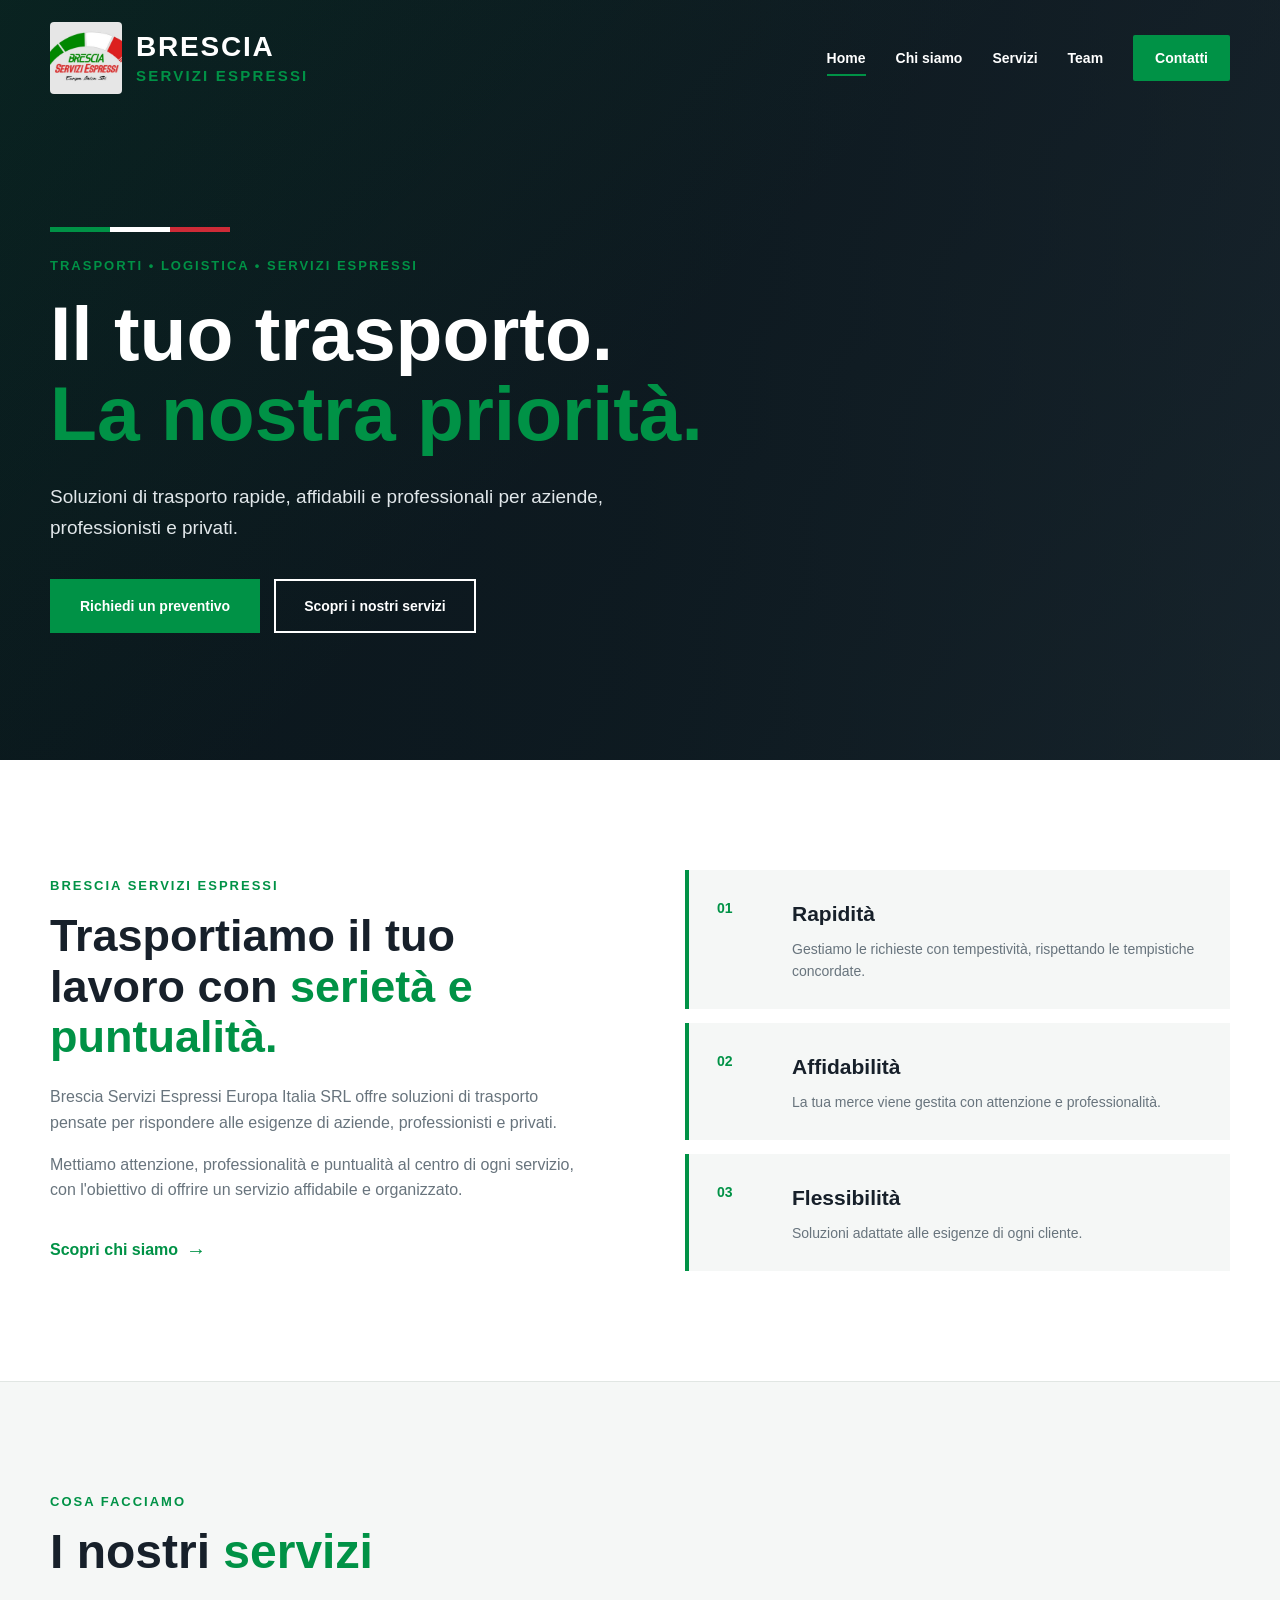
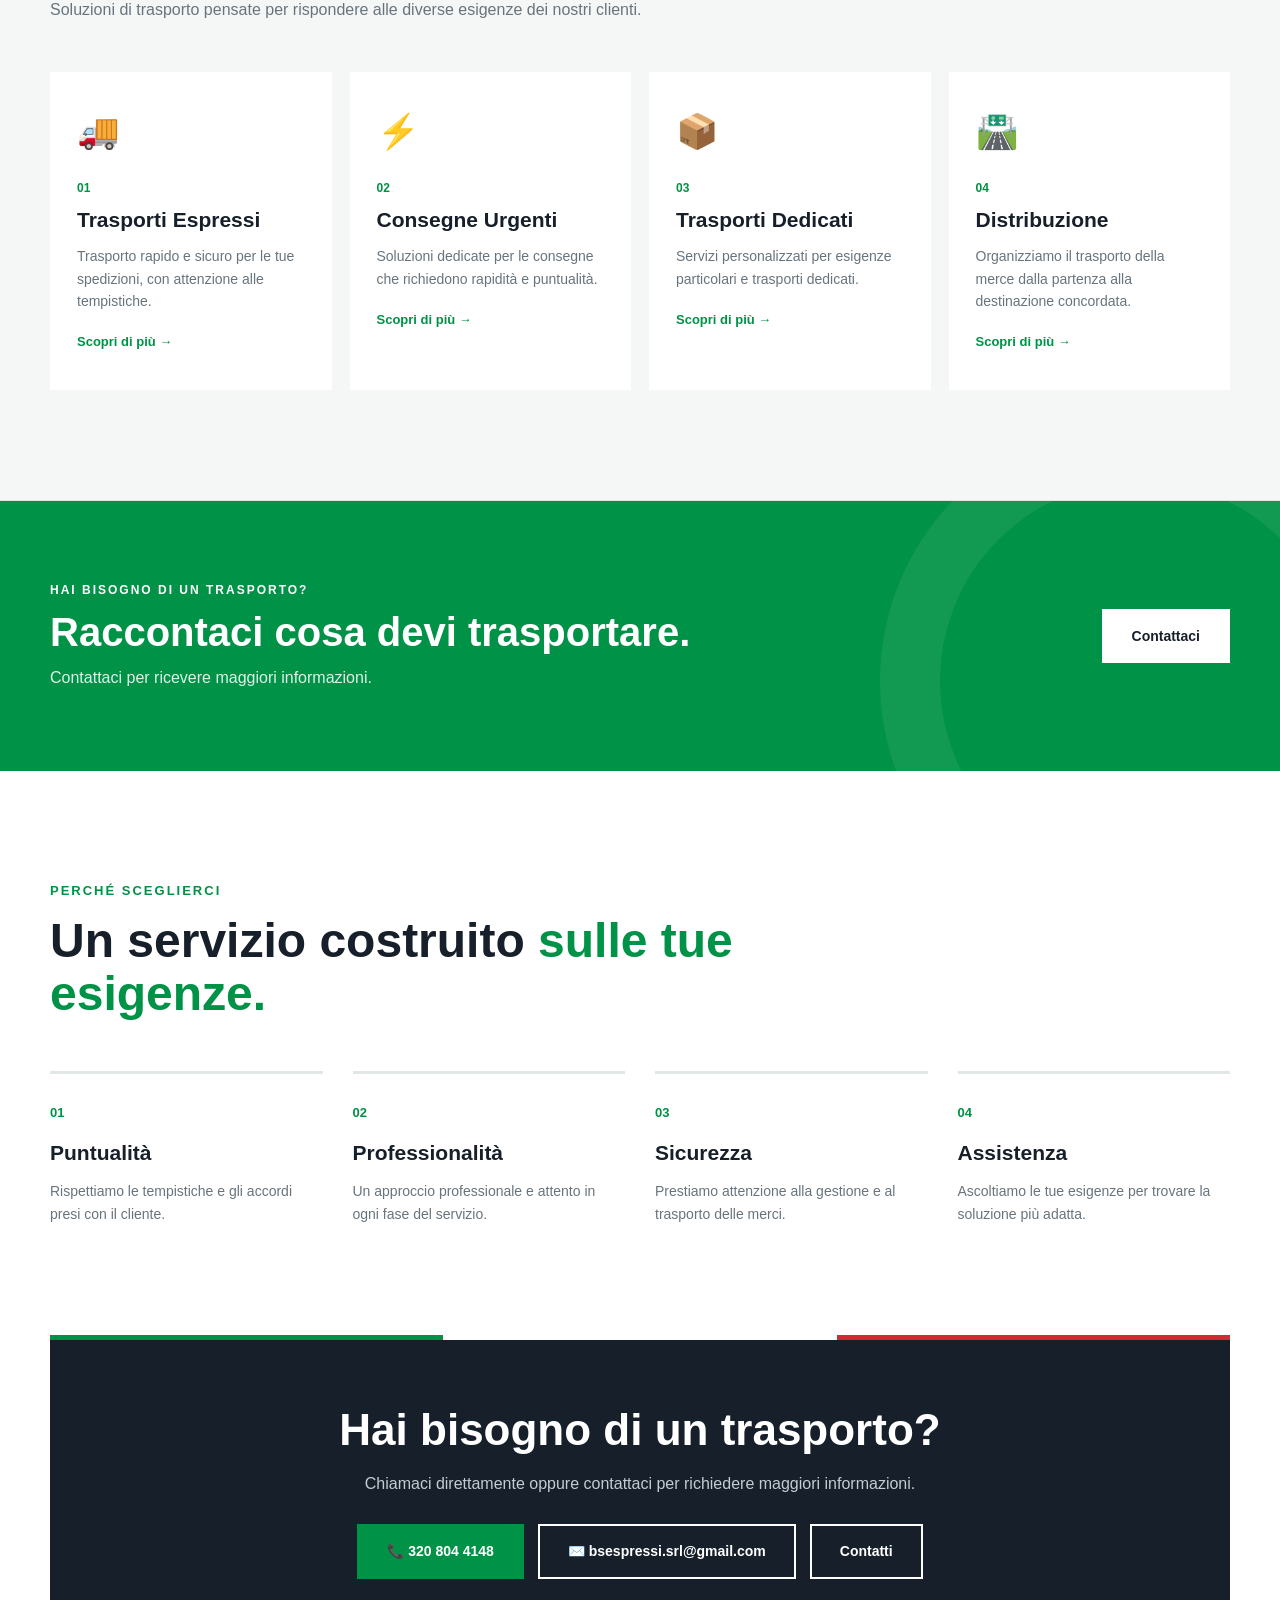
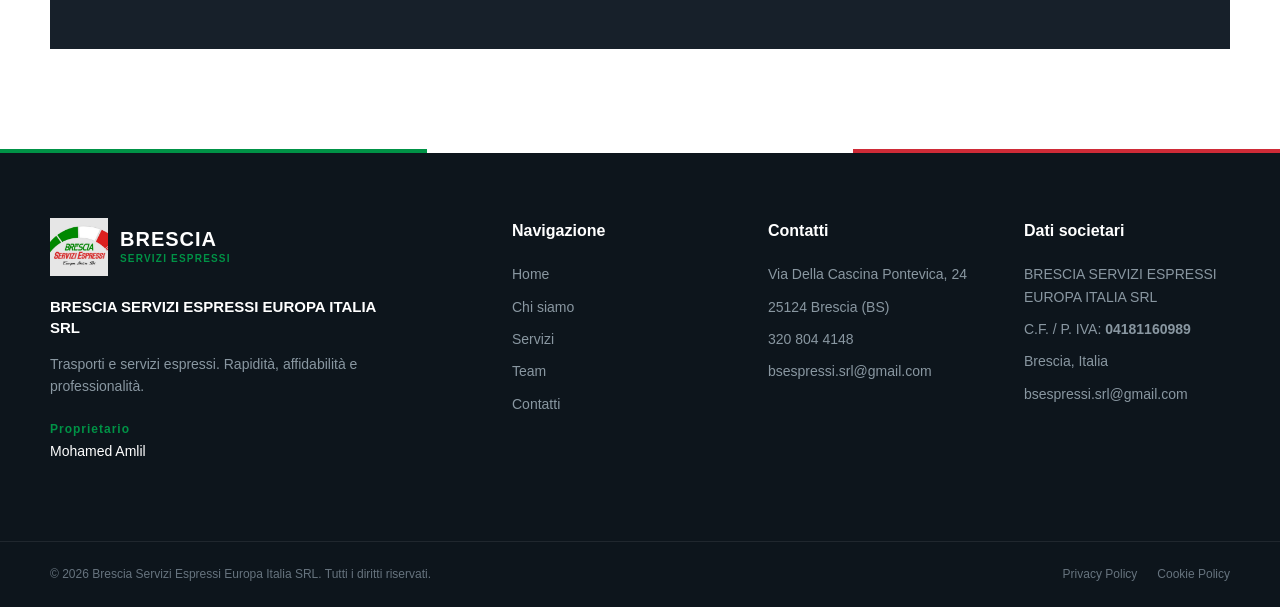
==== index.html @ 60a85c9d "Add files via upload" ====
<!DOCTYPE html>
<html lang="it">

<head>

    <meta charset="UTF-8">

    <meta name="viewport"
          content="width=device-width, initial-scale=1.0">

    <meta name="description"
          content="Brescia Servizi Espressi Europa Italia SRL - Trasporti, servizi espressi e consegne.">

    <meta name="theme-color"
          content="#009246">

    <title>
        Brescia Servizi Espressi | Trasporti e Servizi Espressi
    </title>

    <link rel="stylesheet"
          href="style.css">

</head>


<body>


<!-- =====================================================
     HEADER
===================================================== -->

<header class="header">

    <div class="container header-content">


        <!-- LOGO E NOME -->

        <a href="index.html"
           class="brand">

            <img src="logo brecia servizi espressi.jpg"
                 alt="Brescia Servizi Espressi"
                 class="brand-logo">


            <div class="brand-name">

                <span>BRESCIA</span>

                <strong>
                    SERVIZI ESPRESSI
                </strong>

            </div>

        </a>


        <!-- MENU MOBILE -->

        <button class="menu-toggle"
                id="menuToggle"
                aria-label="Apri il menu"
                aria-expanded="false">

            <span></span>
            <span></span>
            <span></span>

        </button>


        <!-- NAVIGAZIONE -->

        <nav class="navbar"
             id="navbar">

            <a href="index.html"
               class="active">
                Home
            </a>

            <a href="chi-siamo.html">
                Chi siamo
            </a>

            <a href="servizi.html">
                Servizi
            </a>

            <a href="Team.html">
                Team
            </a>

            <a href="contatti.html"
               class="contact-link">
                Contatti
            </a>

        </nav>

    </div>

</header>



<!-- =====================================================
     CONTENUTO
===================================================== -->

<main>


<!-- =====================================================
     HERO
===================================================== -->

<section class="hero">

    <div class="hero-background"></div>


    <div class="container hero-content">


        <div class="hero-text">


            <div class="tricolor-line">

                <span></span>
                <span></span>
                <span></span>

            </div>


            <p class="hero-label">
                TRASPORTI • LOGISTICA • SERVIZI ESPRESSI
            </p>


            <h1>

                Il tuo trasporto.
                <br>

                <span>
                    La nostra priorità.
                </span>

            </h1>


            <p class="hero-description">

                Soluzioni di trasporto rapide,
                affidabili e professionali
                per aziende, professionisti
                e privati.

            </p>


            <div class="hero-buttons">

                <a href="contatti.html"
                   class="btn btn-green">

                    Richiedi un preventivo

                </a>


                <a href="servizi.html"
                   class="btn btn-outline">

                    Scopri i nostri servizi

                </a>

            </div>

        </div>

    </div>

</section>



<!-- =====================================================
     PRESENTAZIONE
===================================================== -->

<section class="section introduction">

    <div class="container intro-grid">


        <div class="intro-text">


            <p class="section-label">
                BRESCIA SERVIZI ESPRESSI
            </p>


            <h2>

                Trasportiamo il tuo lavoro
                con <span>serietà e puntualità.</span>

            </h2>


            <p>

                Brescia Servizi Espressi Europa Italia SRL
                offre soluzioni di trasporto pensate
                per rispondere alle esigenze di aziende,
                professionisti e privati.

            </p>


            <p>

                Mettiamo attenzione, professionalità
                e puntualità al centro di ogni servizio,
                con l'obiettivo di offrire un servizio
                affidabile e organizzato.

            </p>


            <a href="chi-siamo.html"
               class="read-more">

                Scopri chi siamo

                <span>→</span>

            </a>

        </div>



        <div class="intro-features">


            <div class="feature-card">

                <div class="feature-number">
                    01
                </div>

                <div>

                    <h3>
                        Rapidità
                    </h3>

                    <p>

                        Gestiamo le richieste
                        con tempestività,
                        rispettando le tempistiche
                        concordate.

                    </p>

                </div>

            </div>



            <div class="feature-card">

                <div class="feature-number">
                    02
                </div>

                <div>

                    <h3>
                        Affidabilità
                    </h3>

                    <p>

                        La tua merce viene gestita
                        con attenzione e
                        professionalità.

                    </p>

                </div>

            </div>



            <div class="feature-card">

                <div class="feature-number">
                    03
                </div>

                <div>

                    <h3>
                        Flessibilità
                    </h3>

                    <p>

                        Soluzioni adattate
                        alle esigenze di
                        ogni cliente.

                    </p>

                </div>

            </div>

        </div>

    </div>

</section>



<!-- =====================================================
     SERVIZI
===================================================== -->

<section class="section services">

    <div class="container">


        <div class="section-heading">

            <p class="section-label">
                COSA FACCIAMO
            </p>


            <h2>

                I nostri
                <span>servizi</span>

            </h2>


            <p>

                Soluzioni di trasporto pensate
                per rispondere alle diverse
                esigenze dei nostri clienti.

            </p>

        </div>



        <div class="services-grid">


            <article class="service-card">

                <div class="service-icon">
                    🚚
                </div>

                <div class="service-number">
                    01
                </div>

                <h3>
                    Trasporti Espressi
                </h3>

                <p>

                    Trasporto rapido e sicuro
                    per le tue spedizioni,
                    con attenzione alle
                    tempistiche.

                </p>

                <a href="servizi.html">
                    Scopri di più →
                </a>

            </article>



            <article class="service-card">

                <div class="service-icon">
                    ⚡
                </div>

                <div class="service-number">
                    02
                </div>

                <h3>
                    Consegne Urgenti
                </h3>

                <p>

                    Soluzioni dedicate per
                    le consegne che richiedono
                    rapidità e puntualità.

                </p>

                <a href="servizi.html">
                    Scopri di più →
                </a>

            </article>



            <article class="service-card">

                <div class="service-icon">
                    📦
                </div>

                <div class="service-number">
                    03
                </div>

                <h3>
                    Trasporti Dedicati
                </h3>

                <p>

                    Servizi personalizzati
                    per esigenze particolari
                    e trasporti dedicati.

                </p>

                <a href="servizi.html">
                    Scopri di più →
                </a>

            </article>



            <article class="service-card">

                <div class="service-icon">
                    🛣️
                </div>

                <div class="service-number">
                    04
                </div>

                <h3>
                    Distribuzione
                </h3>

                <p>

                    Organizziamo il trasporto
                    della merce dalla partenza
                    alla destinazione concordata.

                </p>

                <a href="servizi.html">
                    Scopri di più →
                </a>

            </article>

        </div>

    </div>

</section>



<!-- =====================================================
     CTA
===================================================== -->

<section class="cta">

    <div class="container cta-content">


        <div>

            <p class="cta-label">
                HAI BISOGNO DI UN TRASPORTO?
            </p>


            <h2>
                Raccontaci cosa devi trasportare.
            </h2>


            <p>

                Contattaci per ricevere
                maggiori informazioni.

            </p>

        </div>


        <a href="contatti.html"
           class="btn btn-white">

            Contattaci

        </a>

    </div>

</section>



<!-- =====================================================
     PERCHÉ SCEGLIERCI
===================================================== -->

<section class="section why-us">

    <div class="container">


        <div class="section-heading">

            <p class="section-label">
                PERCHÉ SCEGLIERCI
            </p>


            <h2>

                Un servizio costruito
                <span>sulle tue esigenze.</span>

            </h2>

        </div>



        <div class="why-grid">


            <div class="why-card">

                <span>
                    01
                </span>

                <h3>
                    Puntualità
                </h3>

                <p>

                    Rispettiamo le tempistiche
                    e gli accordi presi con
                    il cliente.

                </p>

            </div>



            <div class="why-card">

                <span>
                    02
                </span>

                <h3>
                    Professionalità
                </h3>

                <p>

                    Un approccio professionale
                    e attento in ogni fase
                    del servizio.

                </p>

            </div>



            <div class="why-card">

                <span>
                    03
                </span>

                <h3>
                    Sicurezza
                </h3>

                <p>

                    Prestiamo attenzione alla
                    gestione e al trasporto
                    delle merci.

                </p>

            </div>



            <div class="why-card">

                <span>
                    04
                </span>

                <h3>
                    Assistenza
                </h3>

                <p>

                    Ascoltiamo le tue esigenze
                    per trovare la soluzione
                    più adatta.

                </p>

            </div>

        </div>

    </div>

</section>



<!-- =====================================================
     CONTATTO RAPIDO
===================================================== -->

<section class="contact-section">

    <div class="container">


        <div class="contact-inner">


            <div class="tricolor-top">

                <span></span>
                <span></span>
                <span></span>

            </div>


            <h2>
                Hai bisogno di un trasporto?
            </h2>


            <p>

                Chiamaci direttamente oppure
                contattaci per richiedere
                maggiori informazioni.

            </p>


            <div class="contact-buttons">


                <a href="tel:+393208044148"
                   class="btn btn-green">

                    📞 320 804 4148

                </a>


                <a href="mailto:bsespressi.srl@gmail.com"
                   class="btn btn-outline">

                    ✉️ bsespressi.srl@gmail.com

                </a>


                <a href="contatti.html"
                   class="btn btn-outline">

                    Contatti

                </a>

            </div>

        </div>

    </div>

</section>


</main>



<!-- =====================================================
     FOOTER
===================================================== -->

<footer class="footer">


    <div class="container footer-grid">


        <!-- AZIENDA -->

        <div class="footer-company">


            <a href="index.html"
               class="footer-brand">

                <img src="logo brecia servizi espressi.jpg"
                     alt="Brescia Servizi Espressi">


                <div>

                    <span>
                        BRESCIA
                    </span>

                    <strong>
                        SERVIZI ESPRESSI
                    </strong>

                </div>

            </a>


            <h3 class="company-full-name">

                BRESCIA SERVIZI ESPRESSI
                EUROPA ITALIA SRL

            </h3>


            <p>

                Trasporti e servizi espressi.
                Rapidità, affidabilità
                e professionalità.

            </p>


            <p class="owner">

                <strong>
                    Proprietario
                </strong>

                <br>

                Mohamed Amlil

            </p>

        </div>



        <!-- NAVIGAZIONE -->

        <div class="footer-column">

            <h3>
                Navigazione
            </h3>


            <a href="index.html">
                Home
            </a>


            <a href="chi-siamo.html">
                Chi siamo
            </a>


            <a href="servizi.html">
                Servizi
            </a>


            <a href="Team.html">
                Team
            </a>


            <a href="contatti.html">
                Contatti
            </a>

        </div>



        <!-- CONTATTI -->

        <div class="footer-column">

            <h3>
                Contatti
            </h3>


            <p>
                Via Della Cascina Pontevica, 24
            </p>


            <p>
                25124 Brescia (BS)
            </p>


            <a href="tel:+393208044148">

                320 804 4148

            </a>


            <a href="mailto:bsespressi.srl@gmail.com">

                bsespressi.srl@gmail.com

            </a>

        </div>



        <!-- DATI SOCIETARI -->

        <div class="footer-column">

            <h3>
                Dati societari
            </h3>


            <p>

                BRESCIA SERVIZI ESPRESSI
                EUROPA ITALIA SRL

            </p>


            <p>

                C.F. / P. IVA:
                <strong>
                    04181160989
                </strong>

            </p>


            <p>
                Brescia, Italia
            </p>


            <a href="mailto:bsespressi.srl@gmail.com">

                bsespressi.srl@gmail.com

            </a>

        </div>

    </div>



    <!-- FOOTER BOTTOM -->

    <div class="footer-bottom">

        <div class="container footer-bottom-content">


            <p>

                © 2026 Brescia Servizi Espressi
                Europa Italia SRL.
                Tutti i diritti riservati.

            </p>


            <div>

                <a href="#">
                    Privacy Policy
                </a>


                <a href="#">
                    Cookie Policy
                </a>

            </div>

        </div>

    </div>

</footer>



<!-- =====================================================
     MENU MOBILE
===================================================== -->

<script>

    const menuToggle =
        document.getElementById("menuToggle");

    const navbar =
        document.getElementById("navbar");


    menuToggle.addEventListener(
        "click",
        function () {

            navbar.classList.toggle("open");


            const isOpen =
                navbar.classList.contains("open");


            menuToggle.setAttribute(
                "aria-expanded",
                isOpen
            );

        }
    );


    const menuLinks =
        document.querySelectorAll(".navbar a");


    menuLinks.forEach(
        function (link) {

            link.addEventListener(
                "click",
                function () {

                    navbar.classList.remove("open");

                    menuToggle.setAttribute(
                        "aria-expanded",
                        "false"
                    );

                }
            );

        }
    );

</script>


</body>

</html>
---- style.css ----
/* =====================================================
   BRESCIA SERVIZI ESPRESSI
   STYLE.CSS
===================================================== */


/* =====================================================
   COLORI
===================================================== */

:root {

    --verde: #009246;

    --verde-scuro: #007A3A;

    --rosso: #CE2B37;

    --bianco: #FFFFFF;

    --nero: #101820;

    --antracite: #17202A;

    --grigio: #68747D;

    --grigio-chiaro: #F5F7F6;

    --bordo: #E1E6E3;

}


/* =====================================================
   RESET
===================================================== */

* {

    box-sizing: border-box;

}


html {

    margin: 0;

    padding: 0;

    scroll-behavior: smooth;

    overflow-x: hidden;

}


body {

    margin: 0;

    padding: 0;

    min-width: 320px;

    font-family:
        Arial,
        Helvetica,
        sans-serif;

    color: var(--antracite);

    background: var(--bianco);

    line-height: 1.6;

    overflow-x: hidden;

}


img {

    display: block;

    max-width: 100%;

    height: auto;

}


a {

    color: inherit;

    text-decoration: none;

}


button {

    font-family: inherit;

    cursor: pointer;

}


/* =====================================================
   CONTENITORE
===================================================== */

.container {

    width:
        min(
            1180px,
            calc(100% - 40px)
        );

    margin-left: auto;

    margin-right: auto;

}


/* =====================================================
   HEADER
===================================================== */

.header {

    position: absolute;

    top: 0;

    left: 0;

    z-index: 1000;

    width: 100%;

    padding: 22px 0;

}


.header-content {

    display: flex;

    align-items: center;

    justify-content: space-between;

    gap: 30px;

}


/* =====================================================
   LOGO
===================================================== */

.brand {

    display: flex;

    align-items: center;

    gap: 14px;

    flex-shrink: 0;

    color: var(--bianco);

}


.brand-logo {

    width: 72px;

    height: 72px;

    object-fit: contain;

    border-radius: 4px;

}


.brand-name {

    display: flex;

    flex-direction: column;

    justify-content: center;

    line-height: 1;

}


.brand-name span {

    color: var(--bianco);

    font-size: 28px;

    font-weight: 900;

    letter-spacing: 1.8px;

}


.brand-name strong {

    margin-top: 7px;

    color: var(--verde);

    font-size: 15px;

    font-weight: 800;

    letter-spacing: 2.2px;

}


/* =====================================================
   MENU
===================================================== */

.navbar {

    display: flex;

    align-items: center;

    gap: 30px;

}


.navbar a {

    position: relative;

    color: var(--bianco);

    font-size: 14px;

    font-weight: 700;

    transition:
        color 0.3s ease;

}


.navbar a::after {

    content: "";

    position: absolute;

    left: 0;

    bottom: -7px;

    width: 0;

    height: 2px;

    background: var(--verde);

    transition:
        width 0.3s ease;

}


.navbar a:hover {

    color: var(--verde);

}


.navbar a:hover::after,
.navbar a.active::after {

    width: 100%;

}


.navbar .contact-link {

    padding:
        12px 22px;

    background: var(--verde);

    color: var(--bianco);

    border-radius: 2px;

}


.navbar .contact-link::after {

    display: none;

}


.navbar .contact-link:hover {

    background: var(--rosso);

    color: var(--bianco);

}


/* =====================================================
   MENU HAMBURGER
===================================================== */

.menu-toggle {

    display: none;

    width: 46px;

    height: 46px;

    padding: 9px;

    border: none;

    background: var(--verde);

    flex-direction: column;

    align-items: center;

    justify-content: center;

    gap: 5px;

}


.menu-toggle span {

    display: block;

    width: 24px;

    height: 2px;

    background: var(--bianco);

}


/* =====================================================
   HERO
===================================================== */

.hero {

    position: relative;

    min-height: 760px;

    display: flex;

    align-items: center;

    background:

        linear-gradient(
            90deg,
            rgba(10, 22, 28, 0.97),
            rgba(10, 22, 28, 0.82),
            rgba(10, 22, 28, 0.55)
        ),

        linear-gradient(
            135deg,
            #17202A,
            #26343E
        );

    color: var(--bianco);

    overflow: hidden;

}


.hero-background {

    position: absolute;

    inset: 0;

    background:
        linear-gradient(
            135deg,
            rgba(0, 146, 70, 0.10),
            transparent 50%
        );

    pointer-events: none;

}


.hero-content {

    position: relative;

    z-index: 2;

    padding-top: 100px;

}


.hero-text {

    max-width: 850px;

}


/* =====================================================
   TRICOLORE
===================================================== */

.tricolor-line {

    display: flex;

    width: 180px;

    height: 5px;

    margin-bottom: 24px;

}


.tricolor-line span:nth-child(1) {

    flex: 1;

    background: var(--verde);

}


.tricolor-line span:nth-child(2) {

    flex: 1;

    background: var(--bianco);

}


.tricolor-line span:nth-child(3) {

    flex: 1;

    background: var(--rosso);

}


/* =====================================================
   HERO TESTO
===================================================== */

.hero-label {

    margin: 0;

    color: var(--verde);

    font-size: 13px;

    font-weight: 800;

    letter-spacing: 2px;

}


.hero h1 {

    margin:
        18px 0 0;

    font-size:
        clamp(
            45px,
            6vw,
            78px
        );

    line-height: 1.04;

    font-weight: 800;

}


.hero h1 span {

    color: var(--verde);

}


.hero-description {

    max-width: 630px;

    margin:
        28px 0 36px;

    color: #E1E7EA;

    font-size:
        clamp(
            16px,
            2vw,
            19px
        );

}


/* =====================================================
   BOTTONI
===================================================== */

.hero-buttons {

    display: flex;

    align-items: center;

    flex-wrap: wrap;

    gap: 14px;

}


.btn {

    display: inline-flex;

    align-items: center;

    justify-content: center;

    min-height: 52px;

    padding:
        14px 28px;

    font-size: 14px;

    font-weight: 800;

    border:
        2px solid transparent;

    transition:
        transform 0.3s ease,
        background 0.3s ease,
        color 0.3s ease;

}


.btn:hover {

    transform:
        translateY(-2px);

}


.btn-green {

    background: var(--verde);

    color: var(--bianco);

}


.btn-green:hover {

    background: var(--rosso);

}


.btn-outline {

    border-color: var(--bianco);

    color: var(--bianco);

}


.btn-outline:hover {

    background: var(--bianco);

    color: var(--antracite);

}


.btn-white {

    background: var(--bianco);

    color: var(--antracite);

}


.btn-white:hover {

    background: var(--antracite);

    color: var(--bianco);

}


/* =====================================================
   SEZIONI
===================================================== */

.section {

    padding:
        clamp(
            70px,
            9vw,
            110px
        ) 0;

}


.section-label {

    margin: 0;

    color: var(--verde);

    font-size: 13px;

    font-weight: 800;

    letter-spacing: 2px;

}


.section-heading {

    max-width: 720px;

    margin-bottom: 50px;

}


.section-heading h2 {

    margin:
        12px 0 0;

    font-size:
        clamp(
            34px,
            4vw,
            48px
        );

    line-height: 1.12;

}


.section-heading h2 span {

    color: var(--verde);

}


.section-heading > p:last-child {

    margin-top: 18px;

    color: var(--grigio);

}


/* =====================================================
   INTRODUZIONE
===================================================== */

.introduction {

    background: var(--bianco);

}


.intro-grid {

    display: grid;

    grid-template-columns:
        minmax(0, 1fr)
        minmax(0, 1fr);

    gap:
        clamp(
            45px,
            8vw,
            90px
        );

    align-items: center;

}


.intro-text h2 {

    margin:
        15px 0 22px;

    font-size:
        clamp(
            34px,
            4vw,
            45px
        );

    line-height: 1.12;

}


.intro-text h2 span {

    color: var(--verde);

}


.intro-text > p:not(.section-label) {

    max-width: 620px;

    margin:
        0 0 16px;

    color: var(--grigio);

}


.read-more {

    display: inline-flex;

    align-items: center;

    gap: 8px;

    margin-top: 15px;

    color: var(--verde);

    font-weight: 800;

}


.read-more:hover {

    color: var(--rosso);

}


.read-more span {

    font-size: 20px;

}


/* =====================================================
   FEATURE
===================================================== */

.intro-features {

    display: flex;

    flex-direction: column;

    gap: 14px;

}


.feature-card {

    display: grid;

    grid-template-columns: 55px 1fr;

    gap: 20px;

    padding:
        27px 28px;

    background: var(--grigio-chiaro);

    border-left:
        4px solid var(--verde);

    transition:
        transform 0.3s ease,
        border-color 0.3s ease;

}


.feature-card:hover {

    transform:
        translateX(5px);

    border-left-color: var(--rosso);

}


.feature-number {

    color: var(--verde);

    font-size: 14px;

    font-weight: 900;

}


.feature-card h3 {

    margin:
        0 0 7px;

    font-size: 21px;

}


.feature-card p {

    margin: 0;

    color: var(--grigio);

    font-size: 14px;

}


/* =====================================================
   SERVIZI
===================================================== */

.services {

    background: var(--grigio-chiaro);

    border-top:
        1px solid var(--bordo);

    border-bottom:
        1px solid var(--bordo);

}


.services-grid {

    display: grid;

    grid-template-columns:
        repeat(
            4,
            minmax(0, 1fr)
        );

    gap: 18px;

}


.service-card {

    min-width: 0;

    padding:
        32px 27px;

    background: var(--bianco);

    border-bottom:
        4px solid transparent;

    transition:
        transform 0.3s ease,
        border-color 0.3s ease,
        box-shadow 0.3s ease;

}


.service-card:hover {

    transform:
        translateY(-7px);

    border-bottom-color:
        var(--verde);

    box-shadow:
        0 15px 35px
        rgba(
            0,
            0,
            0,
            0.08
        );

}


.service-icon {

    margin-bottom: 20px;

    font-size: 34px;

}


.service-number {

    color: var(--verde);

    font-size: 12px;

    font-weight: 900;

}


.service-card h3 {

    margin:
        9px 0 12px;

    font-size: 21px;

    line-height: 1.25;

}


.service-card p {

    margin: 0;

    color: var(--grigio);

    font-size: 14px;

}


.service-card a {

    display: inline-block;

    margin-top: 20px;

    color: var(--verde);

    font-size: 13px;

    font-weight: 800;

}


.service-card a:hover {

    color: var(--rosso);

}


/* =====================================================
   CTA
===================================================== */

.cta {

    position: relative;

    padding:
        clamp(
            60px,
            8vw,
            80px
        ) 0;

    background: var(--verde);

    color: var(--bianco);

    overflow: hidden;

}


.cta::after {

    content: "";

    position: absolute;

    right: -120px;

    bottom: -170px;

    width: 400px;

    height: 400px;

    border:
        60px solid
        rgba(
            255,
            255,
            255,
            0.07
        );

    border-radius: 50%;

}


.cta-content {

    position: relative;

    z-index: 2;

    display: flex;

    align-items: center;

    justify-content: space-between;

    gap: 40px;

}


.cta-label {

    margin: 0;

    color: var(--bianco);

    font-size: 12px;

    font-weight: 800;

    letter-spacing: 2px;

}


.cta h2 {

    margin:
        9px 0 0;

    font-size:
        clamp(
            30px,
            4vw,
            40px
        );

    line-height: 1.15;

}


.cta-content > div > p:last-child {

    margin:
        10px 0 0;

    color:
        rgba(
            255,
            255,
            255,
            0.88
        );

}


/* =====================================================
   PERCHÉ SCEGLIERCI
===================================================== */

.why-us {

    background: var(--bianco);

}


.why-grid {

    display: grid;

    grid-template-columns:
        repeat(
            4,
            minmax(0, 1fr)
        );

    gap: 30px;

}


.why-card {

    padding-top: 25px;

    border-top:
        3px solid #E2E7E4;

}


.why-card:hover {

    border-top-color:
        var(--verde);

}


.why-card > span {

    color: var(--verde);

    font-size: 13px;

    font-weight: 900;

}


.why-card h3 {

    margin:
        11px 0;

    font-size: 21px;

}


.why-card p {

    margin: 0;

    color: var(--grigio);

    font-size: 14px;

}


/* =====================================================
   CONTATTI
===================================================== */

.contact-section {

    padding:
        0 0 100px;

    background: var(--bianco);

}


.contact-inner {

    position: relative;

    padding:
        70px 25px;

    text-align: center;

    background: var(--antracite);

    color: var(--bianco);

    overflow: hidden;

}


.tricolor-top {

    position: absolute;

    top: 0;

    left: 0;

    display: flex;

    width: 100%;

    height: 5px;

}


.tricolor-top span {

    flex: 1;

}


.tricolor-top span:nth-child(1) {

    background: var(--verde);

}


.tricolor-top span:nth-child(2) {

    background: var(--bianco);

}


.tricolor-top span:nth-child(3) {

    background: var(--rosso);

}


.contact-inner h2 {

    margin: 0;

    font-size:
        clamp(
            30px,
            5vw,
            44px
        );

    line-height: 1.15;

}


.contact-inner p {

    max-width: 600px;

    margin:
        15px auto 28px;

    color: #C3CCD2;

}


.contact-buttons {

    display: flex;

    justify-content: center;

    flex-wrap: wrap;

    gap: 14px;

}


/* =====================================================
   FOOTER
===================================================== */

.footer {

    background: #0D151C;

    color: var(--bianco);

}


.footer::before {

    content: "";

    display: block;

    width: 100%;

    height: 4px;

    background:
        linear-gradient(
            to right,
            var(--verde) 33.33%,
            var(--bianco) 33.33%,
            var(--bianco) 66.66%,
            var(--rosso) 66.66%
        );

}


.footer-grid {

    display: grid;

    grid-template-columns:
        2fr
        repeat(
            3,
            minmax(0, 1fr)
        );

    gap: 50px;

    padding:
        65px 0;

}


/* =====================================================
   FOOTER BRAND
===================================================== */

.footer-brand {

    display: flex;

    align-items: center;

    gap: 12px;

    margin-bottom: 20px;

}


.footer-brand img {

    width: 58px;

    height: 58px;

    object-fit: contain;

}


.footer-brand div {

    display: flex;

    flex-direction: column;

    line-height: 1;

}


.footer-brand span {

    color: var(--bianco);

    font-size: 20px;

    font-weight: 900;

    letter-spacing: 1px;

}


.footer-brand strong {

    margin-top: 5px;

    color: var(--verde);

    font-size: 10px;

    letter-spacing: 1.2px;

}


.company-full-name {

    max-width: 330px;

    margin:
        0 0 15px;

    color: var(--bianco);

    font-size: 15px;

    line-height: 1.4;

}


.footer-company > p {

    max-width: 330px;

    color: #8997A1;

    font-size: 14px;

}


.footer-company .owner {

    margin-top: 20px;

    color: var(--bianco);

}


.footer-company .owner strong {

    color: var(--verde);

    font-size: 12px;

    letter-spacing: 1px;

}


/* =====================================================
   FOOTER COLONNE
===================================================== */

.footer-column {

    display: flex;

    flex-direction: column;

    align-items: flex-start;

    gap: 10px;

}


.footer-column h3 {

    margin:
        0 0 10px;

    color: var(--bianco);

    font-size: 16px;

}


.footer-column a,
.footer-column p {

    margin: 0;

    color: #8997A1;

    font-size: 14px;

}


.footer-column a:hover {

    color: var(--verde);

}


/* =====================================================
   FOOTER BOTTOM
===================================================== */

.footer-bottom {

    border-top:
        1px solid
        rgba(
            255,
            255,
            255,
            0.08
        );

}


.footer-bottom-content {

    display: flex;

    align-items: center;

    justify-content: space-between;

    gap: 20px;

    padding:
        23px 0;

    color: #66737E;

    font-size: 12px;

}


.footer-bottom-content p {

    margin: 0;

}


.footer-bottom-content div {

    display: flex;

    gap: 20px;

}


.footer-bottom-content a:hover {

    color: var(--bianco);

}


/* =====================================================
   TABLET GRANDE
===================================================== */

@media (max-width: 1100px) {


    .container {

        width:
            min(
                94%,
                920px
            );

    }


    .navbar {

        gap: 20px;

    }


    .brand-name span {

        font-size: 23px;

    }


    .brand-name strong {

        font-size: 12px;

    }


    .services-grid {

        grid-template-columns:
            repeat(
                2,
                minmax(0, 1fr)
            );

    }


    .why-grid {

        grid-template-columns:
            repeat(
                2,
                minmax(0, 1fr)
            );

    }


    .footer-grid {

        grid-template-columns:
            repeat(
                2,
                minmax(0, 1fr)
            );

    }

}


/* =====================================================
   TABLET / MOBILE
===================================================== */

@media (max-width: 768px) {


    .container {

        width:
            calc(
                100% - 32px
            );

    }


    /* HEADER */

    .header {

        padding:
            16px 0;

    }


    .brand {

        gap: 10px;

    }


    .brand-logo {

        width: 55px;

        height: 55px;

    }


    .brand-name span {

        font-size: 20px;

        letter-spacing: 1px;

    }


    .brand-name strong {

        margin-top: 5px;

        font-size: 10px;

        letter-spacing: 1px;

    }


    /* HAMBURGER */

    .menu-toggle {

        display: flex;

        position: relative;

        z-index: 1100;

    }


    /* NAV MOBILE */

    .navbar {

        position: absolute;

        top:
            calc(
                100% + 12px
            );

        left: 0;

        width: 100%;

        padding: 18px;

        display: flex;

        flex-direction: column;

        align-items: stretch;

        gap: 0;

        background: var(--antracite);

        box-shadow:
            0 15px 35px
            rgba(
                0,
                0,
                0,
                0.25
            );

        opacity: 0;

        visibility: hidden;

        transform:
            translateY(-10px);

        transition:
            opacity 0.25s ease,
            visibility 0.25s ease,
            transform 0.25s ease;

    }


    .navbar.open {

        opacity: 1;

        visibility: visible;

        transform:
            translateY(0);

    }


    .navbar a {

        display: block;

        width: 100%;

        padding:
            14px 10px;

        border-bottom:
            1px solid
            rgba(
                255,
                255,
                255,
                0.08
            );

    }


    .navbar a::after {

        display: none;

    }


    .navbar .contact-link {

        margin-top: 12px;

        text-align: center;

        border: none;

    }


    /* HERO */

    .hero {

        min-height: 690px;

    }


    .hero-content {

        padding-top: 100px;

    }


    .hero h1 {

        font-size:
            clamp(
                40px,
                9vw,
                58px
            );

    }


    /* INTRO */

    .intro-grid {

        grid-template-columns: 1fr;

        gap: 45px;

    }


    /* CTA */

    .cta-content {

        flex-direction: column;

        align-items: flex-start;

    }


    /* FOOTER */

    .footer-grid {

        gap: 40px;

    }

}


/* =====================================================
   SMARTPHONE
===================================================== */

@media (max-width: 600px) {


    .container {

        width:
            calc(
                100% - 28px
            );

    }


    /* LOGO */

    .brand-logo {

        width: 50px;

        height: 50px;

    }


    .brand-name span {

        font-size: 18px;

    }


    .brand-name strong {

        font-size: 9px;

        letter-spacing: 0.8px;

    }


    /* HERO */

    .hero {

        min-height: 650px;

    }


    .hero-content {

        padding-top: 90px;

    }


    .tricolor-line {

        width: 140px;

        height: 4px;

        margin-bottom: 20px;

    }


    .hero-label {

        font-size: 10px;

        letter-spacing: 1.4px;

    }


    .hero h1 {

        margin-top: 15px;

        font-size:
            clamp(
                37px,
                11vw,
                52px
            );

    }


    .hero-description {

        margin:
            20px 0 28px;

        font-size: 16px;

    }


    .hero-buttons {

        flex-direction: column;

        align-items: stretch;

        width: 100%;

    }


    .hero-buttons .btn {

        width: 100%;

    }


    /* SEZIONI */

    .section {

        padding:
            65px 0;

    }


    .section-heading {

        margin-bottom: 35px;

    }


    .section-heading h2 {

        font-size: 34px;

    }


    /* FEATURE */

    .feature-card {

        grid-template-columns:
            42px 1fr;

        gap: 14px;

        padding:
            23px 20px;

    }


    /* SERVIZI */

    .services-grid {

        grid-template-columns: 1fr;

    }


    .service-card {

        padding:
            28px 24px;

    }


    /* WHY */

    .why-grid {

        grid-template-columns: 1fr;

        gap: 25px;

    }


    /* CTA */

    .cta {

        padding:
            60px 0;

    }


    .cta h2 {

        font-size: 30px;

    }


    .cta .btn {

        width: 100%;

    }


    /* CONTATTI */

    .contact-section {

        padding-bottom: 70px;

    }


    .contact-inner {

        padding:
            60px 20px;

    }


    .contact-inner h2 {

        font-size: 31px;

    }


    .contact-buttons {

        flex-direction: column;

        width: 100%;

    }


    .contact-buttons .btn {

        width: 100%;

    }


    /* FOOTER */

    .footer-grid {

        grid-template-columns: 1fr;

        gap: 35px;

        padding:
            55px 0;

    }


    .footer-company > p {

        max-width: 100%;

    }


    .footer-bottom-content {

        flex-direction: column;

        align-items: flex-start;

        padding:
            20px 0;

    }


    .footer-bottom-content div {

        flex-direction: column;

        gap: 8px;

    }

}


/* =====================================================
   SMARTPHONE PICCOLO
===================================================== */

@media (max-width: 400px) {


    .container {

        width:
            calc(
                100% - 24px
            );

    }


    .brand {

        gap: 8px;

    }


    .brand-logo {

        width: 44px;

        height: 44px;

    }


    .brand-name span {

        font-size: 16px;

        letter-spacing: 0.8px;

    }


    .brand-name strong {

        margin-top: 4px;

        font-size: 8px;

        letter-spacing: 0.5px;

    }


    .menu-toggle {

        width: 42px;

        height: 42px;

    }


    .hero {

        min-height: 620px;

    }


    .hero h1 {

        font-size: 36px;

    }


    .hero-label {

        font-size: 9px;

    }


    .section-heading h2,
    .intro-text h2 {

        font-size: 31px;

    }


    .contact-inner h2 {

        font-size: 28px;

    }


}


/* =====================================================
   ACCESSIBILITÀ
===================================================== */

@media (prefers-reduced-motion: reduce) {


    html {

        scroll-behavior: auto;

    }


    *,
    *::before,
    *::after {

        transition-duration:
            0.01ms !important;

        animation-duration:
            0.01ms !important;

        animation-iteration-count:
            1 !important;

    }

}
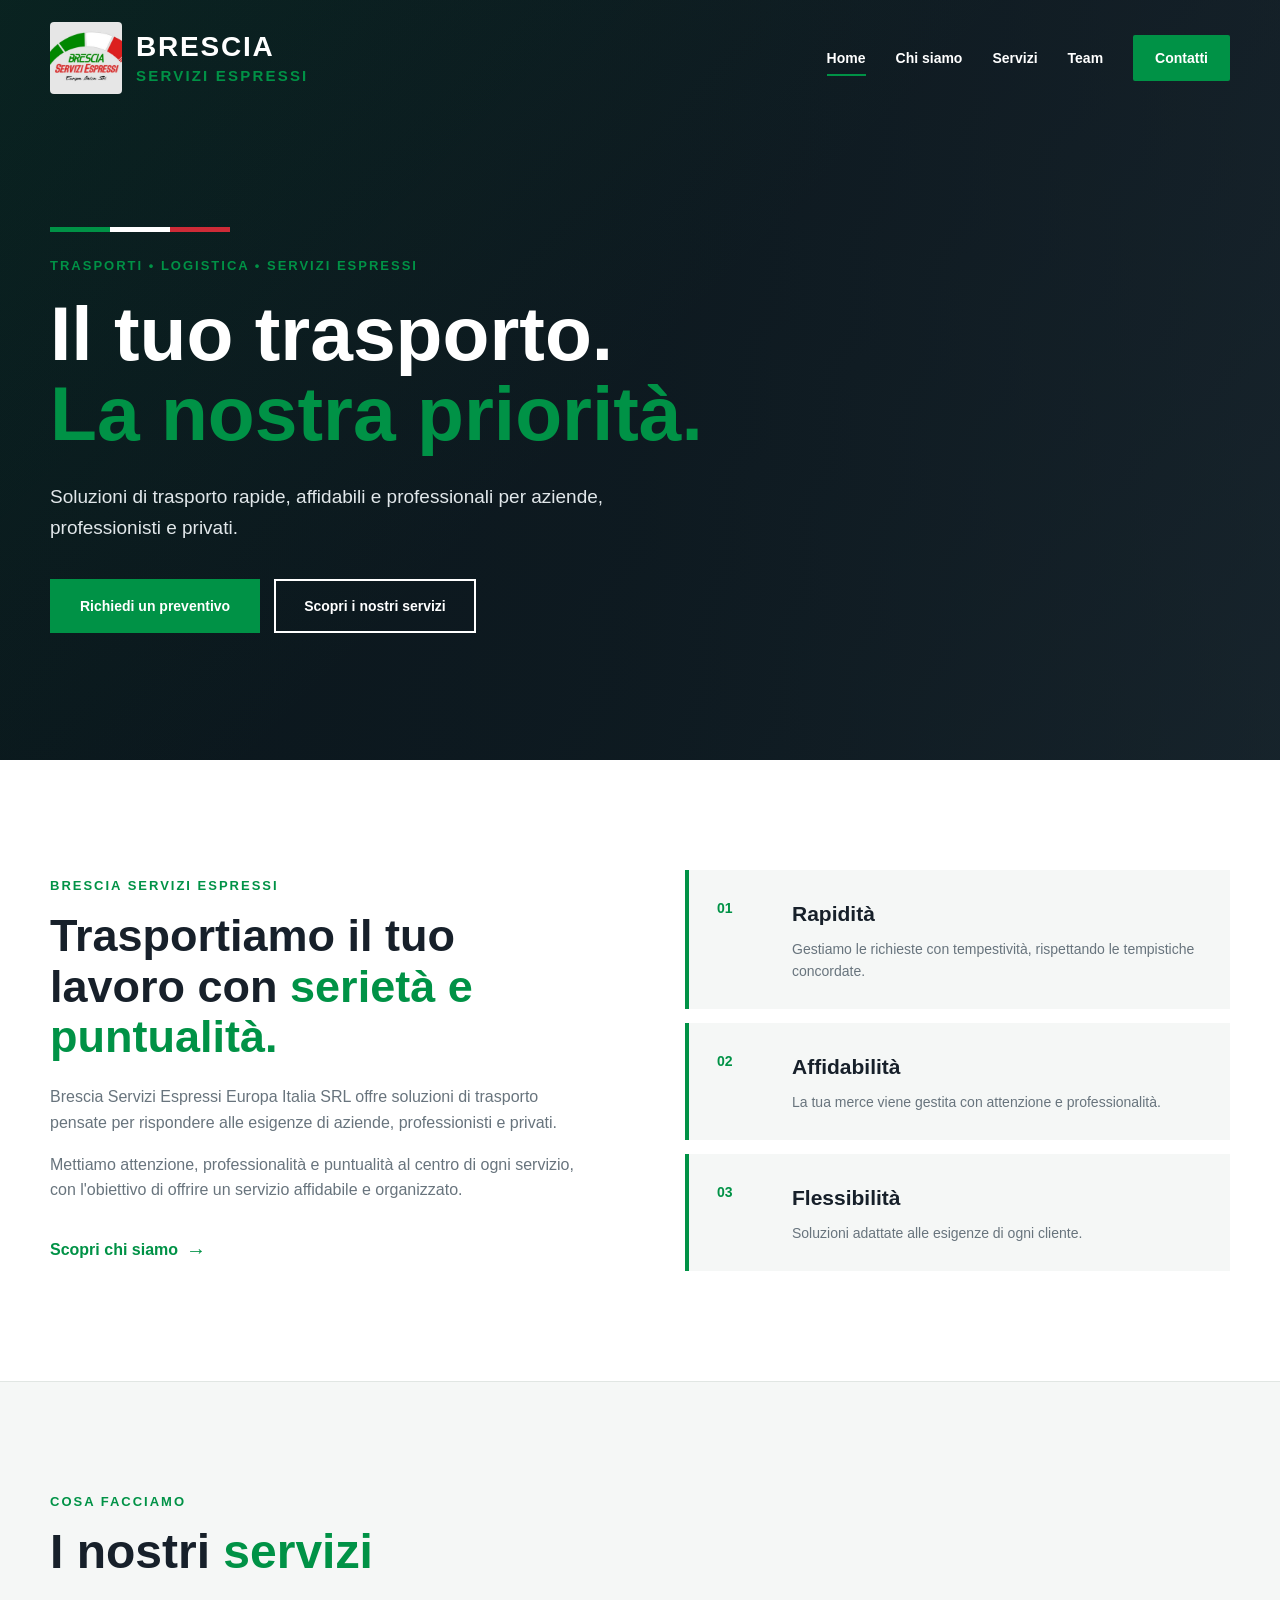
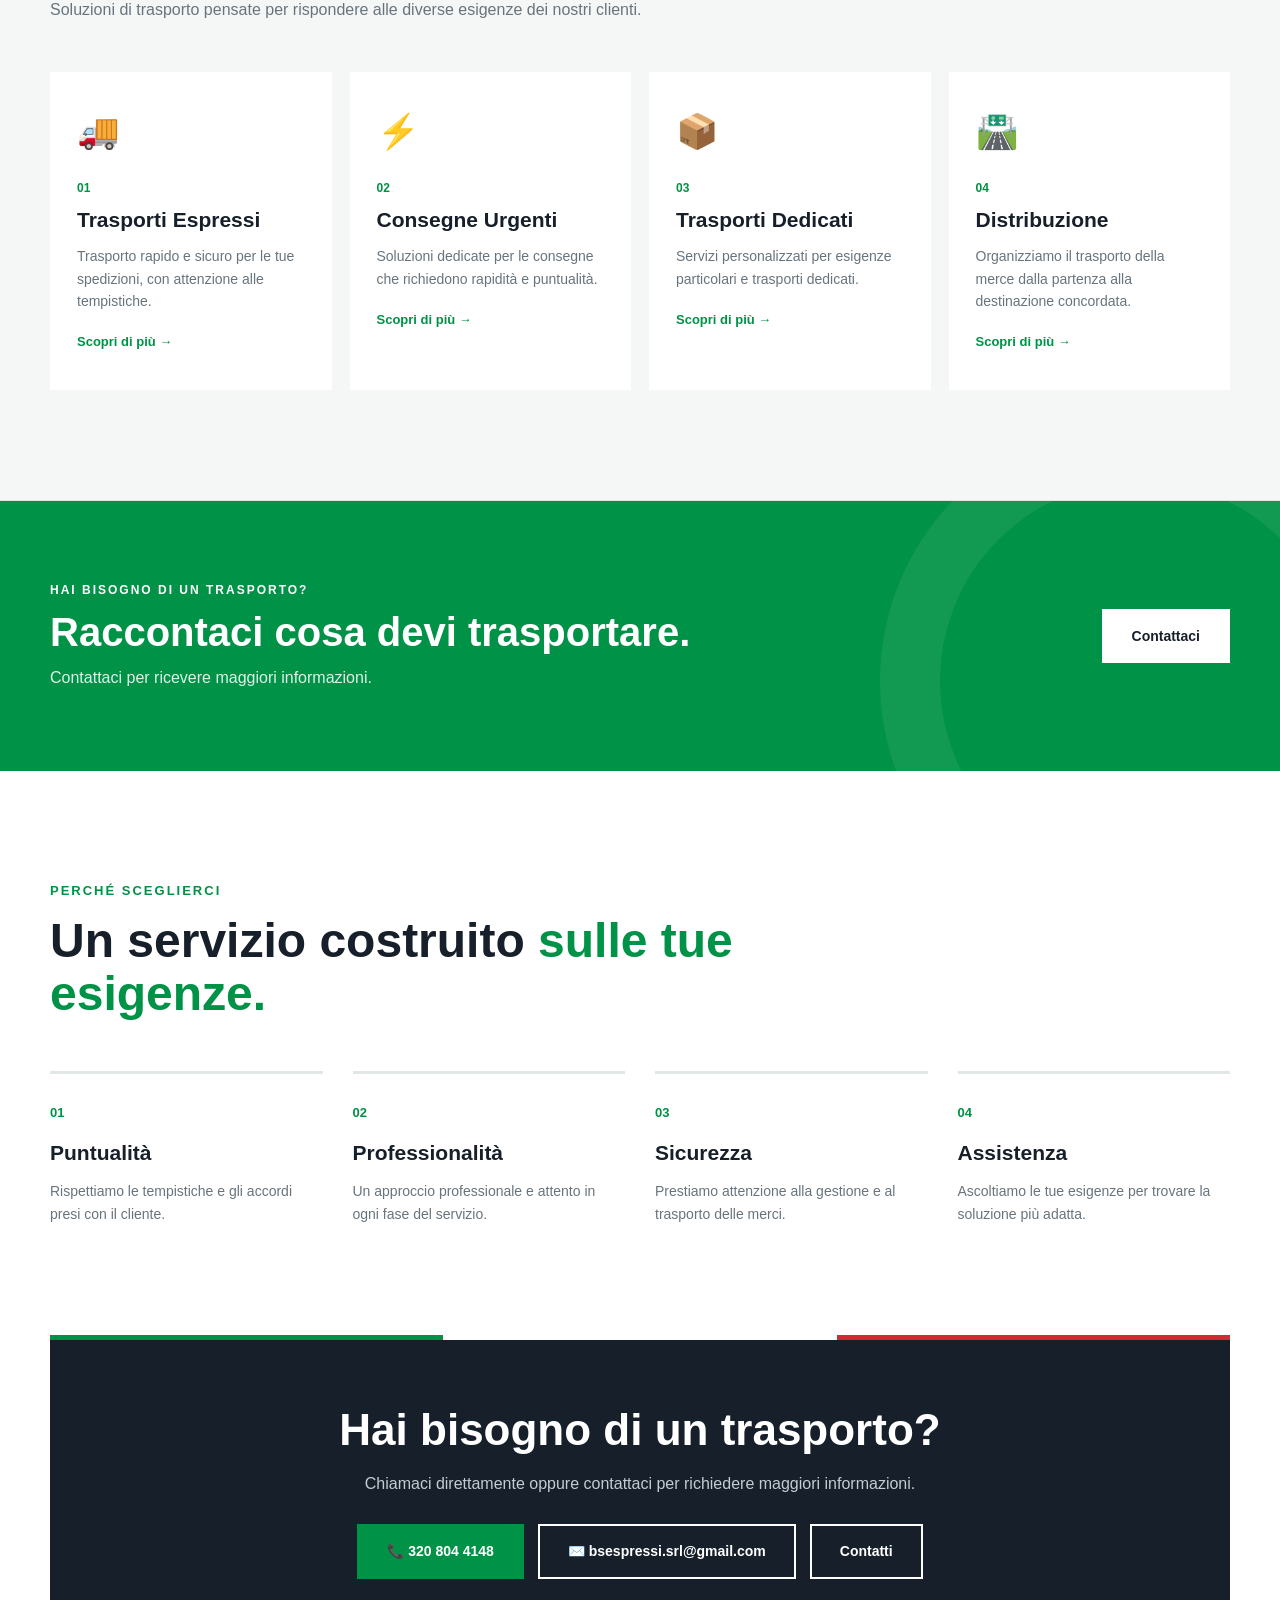
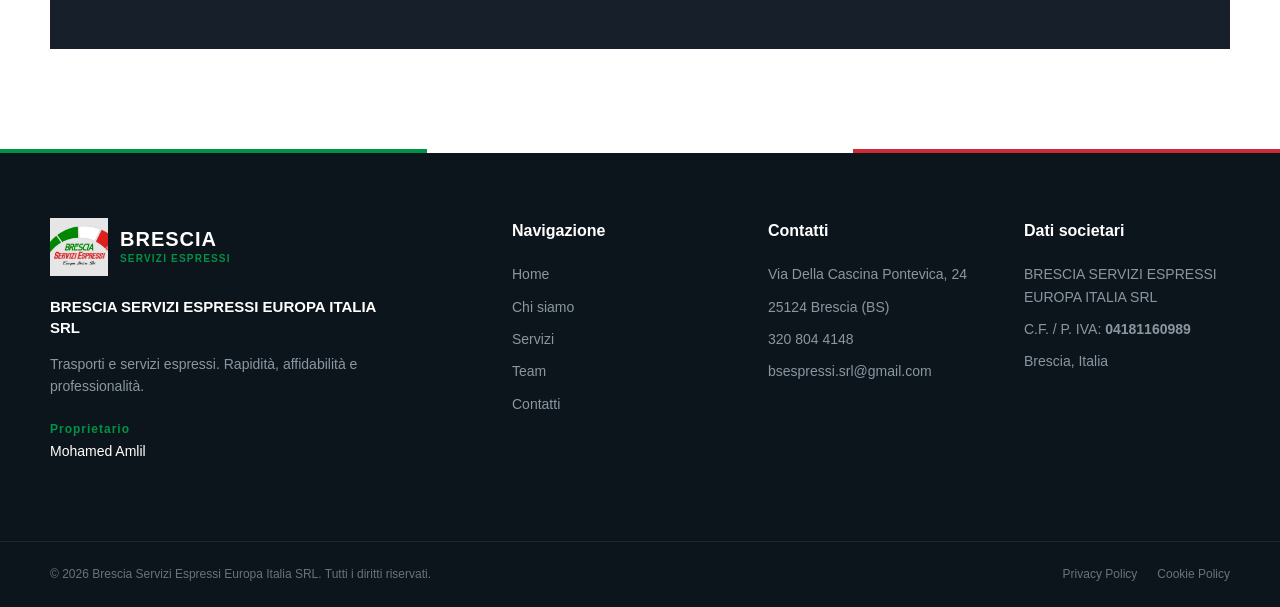
==== commit 3989bc34: "Update index.html" ====
--- a/index.html
+++ b/index.html
@@ -36,8 +36,6 @@
     <div class="container header-content">
 
 
-        <!-- LOGO E NOME -->
-
         <a href="index.html"
            class="brand">
 
@@ -58,8 +56,6 @@
 
         </a>
 
-
-        <!-- MENU MOBILE -->
 
         <button class="menu-toggle"
                 id="menuToggle"
@@ -73,8 +69,6 @@
         </button>
 
 
-        <!-- NAVIGAZIONE -->
-
         <nav class="navbar"
              id="navbar">
 
@@ -91,7 +85,7 @@
                 Servizi
             </a>
 
-            <a href="Team.html">
+            <a href="team.html">
                 Team
             </a>
 
@@ -107,10 +101,6 @@
 </header>
 
 
-
-<!-- =====================================================
-     CONTENUTO
-===================================================== -->
 
 <main>
 
@@ -757,8 +747,6 @@
     <div class="container footer-grid">
 
 
-        <!-- AZIENDA -->
-
         <div class="footer-company">
 
 
@@ -817,8 +805,6 @@
 
 
 
-        <!-- NAVIGAZIONE -->
-
         <div class="footer-column">
 
             <h3>
@@ -830,21 +816,17 @@
                 Home
             </a>
 
-
             <a href="chi-siamo.html">
                 Chi siamo
             </a>
 
-
             <a href="servizi.html">
                 Servizi
             </a>
 
-
-            <a href="Team.html">
+            <a href="team.html">
                 Team
             </a>
-
 
             <a href="contatti.html">
                 Contatti
@@ -853,8 +835,6 @@
         </div>
 
 
-
-        <!-- CONTATTI -->
 
         <div class="footer-column">
 
@@ -874,23 +854,17 @@
 
 
             <a href="tel:+393208044148">
-
                 320 804 4148
-
             </a>
 
 
             <a href="mailto:bsespressi.srl@gmail.com">
-
                 bsespressi.srl@gmail.com
-
-            </a>
-
-        </div>
-
-
-
-        <!-- DATI SOCIETARI -->
+            </a>
+
+        </div>
+
+
 
         <div class="footer-column">
 
@@ -921,20 +895,11 @@
                 Brescia, Italia
             </p>
 
-
-            <a href="mailto:bsespressi.srl@gmail.com">
-
-                bsespressi.srl@gmail.com
-
-            </a>
-
         </div>
 
     </div>
 
 
-
-    <!-- FOOTER BOTTOM -->
 
     <div class="footer-bottom">
 
@@ -1033,4 +998,4 @@
 
 </body>
 
-</html>+</html> 
